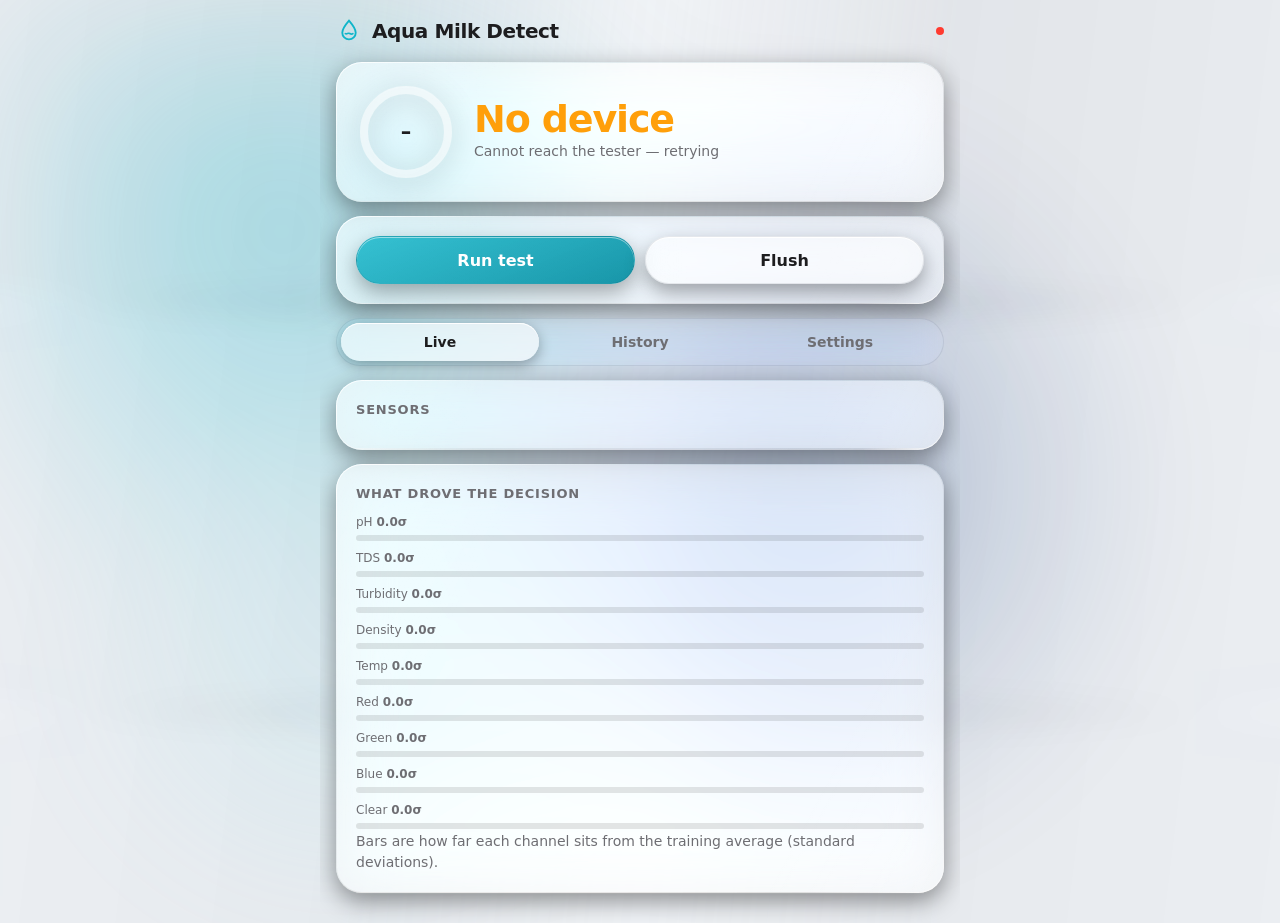
==== 03_deployment/dashboard.html @ afd7bc5f "Rebuild the material from the reference images Studied what is actually common to real liquid glass," ====
<!DOCTYPE html><html lang="en"><head>
<meta charset="utf-8"><meta name="viewport" content="width=device-width,initial-scale=1">
<title>Aqua Milk Detect</title>
<style>
/* Same design language as web/design/tokens.css — aqua-teal on liquid glass. Inlined
   because this page has to be one self-contained gzipped file in PROGMEM. Dark first:
   glass needs a dark, coloured backdrop to read as glass. */
:root{--accent:#0FB5C9;--accent-d:#0A8FA3;--green:#34C759;--red:#FF3B30;--amber:#FF9F0A;
--bg:#07090C;--text:#F5F5F7;--muted:#A1A1A6;--line:rgba(255,255,255,.1);--r:26px;
--glass:rgba(255,255,255,.045);--glass-s:rgba(255,255,255,.085);
--rim-hot:rgba(255,255,255,.92);--rim-warm:rgba(255,255,255,.34);
--rim-cool:rgba(255,255,255,.10);--rim-dim:rgba(255,255,255,.28);
--ribbon:rgba(255,255,255,.10);
--stroke:rgba(255,255,255,.14);--hi:rgba(255,255,255,.55);--sheen:rgba(255,255,255,.26);
--edge-t:rgba(255,255,255,.45);--edge-b:rgba(0,0,0,.35);--trough:rgba(255,255,255,.055);
--aop:.5;--ease:cubic-bezier(.4,0,.2,1)}
@media(prefers-color-scheme:light){:root{--bg:#EEF1F5;--text:#1D1D1F;--muted:#6E6E73;
--line:rgba(0,0,0,.1);--glass:rgba(255,255,255,.42);--glass-s:rgba(255,255,255,.62);
--rim-hot:rgba(255,255,255,.98);--rim-warm:rgba(255,255,255,.55);
--rim-cool:rgba(16,20,28,.06);--rim-dim:rgba(16,20,28,.10);--ribbon:rgba(16,20,28,.05);
--stroke:rgba(16,20,28,.08);--hi:rgba(255,255,255,.95);--sheen:rgba(255,255,255,.6);
--edge-t:rgba(255,255,255,.95);--edge-b:rgba(16,20,28,.07);--trough:rgba(255,255,255,.55);--aop:.3}}
*{box-sizing:border-box;-webkit-tap-highlight-color:transparent}
body{margin:0 auto;padding:16px;font:16px/1.5 -apple-system,BlinkMacSystemFont,"SF Pro Text",system-ui,sans-serif;
background:var(--bg);color:var(--text);max-width:640px;-webkit-font-smoothing:antialiased;overflow-x:hidden}
/* The backdrop the glass refracts. inset:0 + overflow:clip so a blurred blob can never
   push the page sideways. One colour family — brand teal, indigo shadow, pale cyan
   light — rather than a spread of unrelated hues. */
.aurora{position:fixed;inset:0;z-index:-2;pointer-events:none;overflow:clip;opacity:var(--aop);
filter:blur(72px) saturate(125%)}
.aurora i{position:absolute;width:64vmax;height:64vmax;border-radius:50%;mix-blend-mode:screen;
animation:drift 44s var(--ease) infinite alternate}
.aurora i:nth-child(1){background:radial-gradient(circle,#0FB5C9,transparent 66%);top:-20%;left:-10%}
.aurora i:nth-child(2){background:radial-gradient(circle,#143A7A,transparent 66%);top:8%;left:28%;animation-duration:53s;animation-delay:-11s}
.aurora i:nth-child(3){background:radial-gradient(circle,#8FE9F5,transparent 70%);top:38%;left:4%;width:46vmax;height:46vmax;opacity:.55;animation-duration:61s;animation-delay:-23s}
@keyframes drift{from{transform:translate3d(0,0,0) scale(1)}to{transform:translate3d(5%,-4%,0) scale(1.14)}}
@media(prefers-color-scheme:light){.aurora i{mix-blend-mode:normal}}
@media(prefers-reduced-motion:reduce){.aurora i{animation:none}}
/* Light ribbons: soft curved bands sweeping the dark ground, the way glass catches a
   studio light. This is the detail the blur needs — a smooth colour field blurs to
   itself and gives no glass cue at all. */
.mesh{position:fixed;inset:-10%;z-index:-1;pointer-events:none;overflow:clip;filter:blur(14px)}
.mesh b{position:absolute;display:block;left:-30%;width:160%;height:36vmax;border-radius:50%;
background:linear-gradient(97deg,transparent 8%,var(--ribbon) 38%,rgba(255,255,255,.16) 50%,var(--ribbon) 62%,transparent 92%);
animation:swim 48s var(--ease) infinite alternate}
.mesh b:nth-child(1){top:-4%}
.mesh b:nth-child(2){top:34%;opacity:.7;animation-duration:59s;animation-delay:-14s}
.mesh b:nth-child(3){top:72%;opacity:.6;animation-duration:67s;animation-delay:-28s}
@keyframes swim{from{transform:translate3d(-6%,0,0) rotate(-12deg) scaleY(1)}
to{transform:translate3d(6%,-4vh,0) rotate(-7deg) scaleY(1.3)}}
@media(prefers-reduced-motion:reduce){.mesh b{animation:none;transform:rotate(-10deg)}}
/* slim translucent scrollbar rather than the default slab */
html{scrollbar-width:thin;scrollbar-color:rgba(255,255,255,.18) transparent;overflow-x:clip}
@media(prefers-color-scheme:light){html{scrollbar-color:rgba(16,20,28,.22) transparent}}
h1{font-size:20px;letter-spacing:-.02em;margin:0}
h2{font-size:13px;text-transform:uppercase;letter-spacing:.06em;color:var(--muted);margin:0 0 10px}
header{display:flex;align-items:center;gap:10px;margin-bottom:16px}
.dot{width:8px;height:8px;border-radius:50%;background:var(--red);margin-left:auto;transition:background .3s}
.dot.on{background:var(--green)}
/* Glass has thickness: lit hairline on top, shaded one underneath, 0.5px so it stays
   crisp on a phone's 3x display instead of looking like a plastic 1px border. */
.card{position:relative;isolation:isolate;background:var(--glass);border:0;
border-radius:var(--r);padding:20px;margin-bottom:14px;
backdrop-filter:blur(26px) saturate(140%) brightness(1.08);
-webkit-backdrop-filter:blur(26px) saturate(140%) brightness(1.08);
box-shadow:0 8px 24px rgba(0,0,0,.42)}
/* specular sweep — the lit edge that separates glass from a tinted box */
.card::before{content:"";position:absolute;inset:0;border-radius:inherit;z-index:-1;pointer-events:none;
background:linear-gradient(118deg,var(--sheen) 0%,transparent 24%,transparent 76%,rgba(255,255,255,.08) 100%);
opacity:.5;
/* chromatic fringe: a lens splits light at its edge — cool above, warm below */
box-shadow:0 1px 0 -.5px rgba(120,220,255,.22) inset,0 -1px 0 -.5px rgba(255,170,120,.14) inset}
/* THE RIM — the whole illusion. A hairline that is near-white where light strikes the
   top-left, fades across the middle, and catches again on the far edge. A uniform 1px
   border cannot do this; it needs a gradient masked to the border box. */
.card::after{content:"";position:absolute;inset:0;border-radius:inherit;z-index:1;pointer-events:none;
padding:1.2px;
background:linear-gradient(142deg,var(--rim-hot) 0%,var(--rim-warm) 12%,var(--rim-cool) 34%,
var(--rim-cool) 62%,var(--rim-dim) 88%,var(--rim-hot) 100%);
-webkit-mask:linear-gradient(#000 0 0) content-box,linear-gradient(#000 0 0);
-webkit-mask-composite:xor;mask:linear-gradient(#000 0 0) content-box,linear-gradient(#000 0 0);
mask-composite:exclude}
.verdict{display:flex;align-items:center;gap:18px}
.vtext{flex:1;min-width:0}
.vword{font-size:clamp(28px,8vw,38px);font-weight:700;letter-spacing:-.03em;line-height:1.05;transition:color .25s}
.vsub{color:var(--muted);font-size:14px;margin-top:2px}
.reveal{animation:pop .32s cubic-bezier(.2,1.3,.4,1)}
@keyframes pop{from{transform:scale(.94);opacity:.4}to{transform:scale(1);opacity:1}}
.ring{width:100px;height:100px;flex:none;filter:drop-shadow(0 4px 14px rgba(0,0,0,.4))}
.ring circle{fill:none;stroke-width:8;stroke-linecap:round}
.ring .bg{stroke:var(--trough)}
.ring .fg{transition:stroke-dashoffset .6s var(--ease),stroke .25s}
.ring text{font:600 21px -apple-system,system-ui;font-variant-numeric:tabular-nums;
fill:var(--text);text-anchor:middle}
.row{display:flex;gap:10px;flex-wrap:wrap}
button{flex:1;min-width:130px;min-height:48px;border:1px solid var(--stroke);border-radius:980px;color:#fff;
background:linear-gradient(158deg,rgba(255,255,255,.16),rgba(255,255,255,.06)),linear-gradient(158deg,var(--accent),var(--accent-d));
font:600 16px -apple-system,system-ui;cursor:pointer;
box-shadow:0 1px 0 rgba(255,255,255,.5) inset,0 8px 22px rgba(0,0,0,.35);
transition:transform .15s var(--ease),box-shadow .3s var(--ease),filter .3s var(--ease),opacity .2s}
button.sec{background:var(--glass);color:var(--text);
backdrop-filter:blur(18px) saturate(170%);-webkit-backdrop-filter:blur(18px) saturate(170%);
box-shadow:0 1px 0 var(--hi) inset,0 8px 20px rgba(0,0,0,.35)}
button:hover{transform:translateY(-2px);filter:saturate(115%) brightness(1.04);
box-shadow:0 1px 0 rgba(255,255,255,.55) inset,0 12px 28px rgba(15,181,201,.38)}
button:active{transform:translateY(0) scale(.97)}
button:disabled{opacity:.38;cursor:default;transform:none;box-shadow:none;filter:grayscale(.4)}
button:focus-visible{outline:2px solid var(--accent);outline-offset:3px}
.grid{display:grid;grid-template-columns:repeat(auto-fit,minmax(110px,1fr));gap:12px}
.k{color:var(--muted);font-size:12px}.v{font-size:17px;font-variant-numeric:tabular-nums}
.bar{height:6px;background:var(--line);border-radius:3px;overflow:hidden;margin-top:4px}
.bar i{display:block;height:100%;background:var(--accent);border-radius:3px}
table{width:100%;border-collapse:collapse;font-size:14px}
td,th{text-align:left;padding:7px 4px;border-bottom:1px solid var(--line);font-variant-numeric:tabular-nums}
th{color:var(--muted);font-weight:500;font-size:12px}
label{display:block;font-size:14px;margin:14px 0 4px}
input[type=range]{width:100%;accent-color:var(--accent)}
input[type=text],input[type=password],input[type=number],select{width:100%;padding:11px;border-radius:12px;
border:1px solid var(--line);background:var(--bg);color:var(--text);font:15px -apple-system,system-ui}
details summary{cursor:pointer;color:var(--accent);font-weight:600;font-size:14px;list-style:none}
details summary::-webkit-details-marker{display:none}
.warn{background:rgba(255,159,10,.14);border:1px solid var(--amber);
border-radius:12px;padding:10px 12px;font-size:14px;margin-bottom:14px}
.tabs{display:flex;gap:2px;background:rgba(255,255,255,.06);padding:4px;border-radius:980px;margin-bottom:14px;
border:1px solid var(--stroke);backdrop-filter:blur(14px) saturate(160%);-webkit-backdrop-filter:blur(14px) saturate(160%)}
.tabs button{background:none;color:var(--muted);min-height:38px;min-width:0;font-size:14px;
border:0;border-radius:980px;box-shadow:none}
.tabs button:hover{color:var(--text);background:rgba(255,255,255,.08);transform:none;filter:none;box-shadow:none}
.tabs button[aria-selected=true]{color:var(--text);background:var(--glass-s);
box-shadow:0 1px 0 var(--hi) inset,0 4px 14px rgba(0,0,0,.32)}
@media(prefers-reduced-motion:reduce){*{animation:none!important;transition:none!important}}
</style></head><body>

<div class="aurora" aria-hidden="true"><i></i><i></i><i></i></div>
<div class="mesh" aria-hidden="true"><b></b><b></b><b></b></div>

<header>
<svg width="26" height="26" viewBox="0 0 24 24" aria-hidden="true"><path d="M12 2.5c3.6 4.2 6.2 7.6 6.2 11a6.2 6.2 0 1 1-12.4 0c0-3.4 2.6-6.8 6.2-11z" fill="none" stroke="#0FB5C9" stroke-width="1.7"/><path d="M8.6 14.4c1.4.9 2.6-.9 4-.1s2.3.7 3 .1" fill="none" stroke="#0FB5C9" stroke-width="1.5" stroke-linecap="round"/></svg>
<h1>Aqua Milk Detect</h1><span class="dot" id="dot" title="link"></span>
</header>

<div id="stub" class="warn" hidden>No trained model on this device — every test reports Uncertain. Train in <code>training/</code>, drop <code>model.h</code> + <code>scaler.h</code> into <code>03_deployment/</code>, reflash.</div>

<div class="card verdict">
  <svg class="ring" viewBox="0 0 100 100"><circle class="bg" cx="50" cy="50" r="42"/>
  <circle class="fg" id="ring" cx="50" cy="50" r="42" stroke="var(--accent)" stroke-dasharray="264" stroke-dashoffset="264" transform="rotate(-90 50 50)"/>
  <text id="ringt" x="50" y="57">–</text></svg>
  <div class="vtext"><div class="vword" id="word">Ready</div>
  <div class="vsub" id="sub">Tap the pad, or run a test below</div>
  <div class="vsub" id="why"></div></div>
</div>

<div class="card"><div class="row">
<button id="run">Run test</button><button id="flush" class="sec">Flush</button>
</div></div>

<div class="tabs" role="tablist">
<button role="tab" aria-selected="true" data-t="live">Live</button>
<button role="tab" aria-selected="false" data-t="hist">History</button>
<button role="tab" aria-selected="false" data-t="set">Settings</button>
</div>

<section id="live">
<div class="card"><h2>Sensors</h2><div class="grid" id="sens"></div></div>
<div class="card"><h2>What drove the decision</h2><div id="zs"></div>
<div class="vsub">Bars are how far each channel sits from the training average (standard deviations).</div></div>
</section>

<section id="hist" hidden>
<div class="card"><h2>This session</h2><table><thead><tr><th>Ago</th><th>Verdict</th><th>Conf</th></tr></thead><tbody id="sess"></tbody></table></div>
<div class="card"><h2>Device log (last 200)</h2><table><thead><tr><th>Uptime</th><th>Verdict</th><th>Conf</th><th>SG</th></tr></thead><tbody id="log"></tbody></table>
<div class="row" style="margin-top:12px"><button class="sec" id="csv">Export CSV</button><button class="sec" id="reload">Reload log</button></div></div>
</section>

<section id="set" hidden>
<div class="card"><h2>Test</h2>
<label>Confidence threshold — <b id="thrv">0.60</b></label>
<input type="range" id="thr" min="0.3" max="0.95" step="0.01">
<label>Flush duration (ms)</label><input type="number" id="fms" min="0" max="60000" step="500">
<label>Averaging window (ms)</label><input type="number" id="ams" min="200" max="20000" step="100">
<div class="row" style="margin-top:14px"><button id="save">Save</button></div></div>

<div class="card"><h2>Wi-Fi</h2><div class="vsub" id="wifi"></div>
<label>Mode</label><select id="wmode"><option value="ap">SoftAP (own network)</option><option value="sta">Join a network</option></select>
<label>SSID</label><input type="text" id="wssid" autocomplete="off">
<label>Password</label><input type="password" id="wpass" autocomplete="off">
<div class="row" style="margin-top:14px"><button id="wsave">Save &amp; reboot</button></div></div>

<div class="card"><h2>Maintenance</h2><div class="row">
<button class="sec" id="tare">Tare</button><button class="sec" id="stest">Re-check calibration</button></div>
<details style="margin-top:14px"><summary>Factory reset</summary>
<div class="vsub" style="margin:8px 0">Clears calibration, settings and Wi-Fi. The trained model stays (it is compiled in).</div>
<button class="sec" id="fr" style="color:var(--red);border-color:var(--red)">Erase settings</button></details></div>

<div class="card"><h2>Touch gestures</h2><table><tbody>
<tr><td>Single tap</td><td>Run a test</td></tr><tr><td>Double tap</td><td>Flush now</td></tr>
<tr><td>Long press 1.5 s</td><td>On-screen menu (tap = next, double tap = select)</td></tr>
<tr><td>Tap, tap, hold</td><td>Sleep — a touch wakes it</td></tr></tbody></table></div>
</section>

<script>
const $=i=>document.getElementById(i),F=["pH","TDS","Turbidity","Density","Temp","Red","Green","Blue","Clear"];
let sess=[],last=null,ws,logRows=[];
const col=v=>v.uncertain?"var(--amber)":(v.adulterated?"var(--red)":"var(--green)");
const ago=ms=>{const s=Math.round(ms/1000);return s<60?s+"s":s<3600?Math.round(s/60)+"m":Math.round(s/3600)+"h"};
const up=ms=>{const s=Math.round(ms/1000);return s<3600?Math.floor(s/60)+"m"+(s%60)+"s":Math.floor(s/3600)+"h"+Math.floor(s%3600/60)+"m"};

document.querySelectorAll(".tabs button").forEach(b=>b.onclick=()=>{
  document.querySelectorAll(".tabs button").forEach(x=>x.setAttribute("aria-selected",x===b));
  ["live","hist","set"].forEach(s=>$(s).hidden=s!==b.dataset.t);
  if(b.dataset.t==="hist")loadLog();});

function ring(p,c){$("ring").style.strokeDashoffset=264*(1-p);$("ring").style.stroke=c;
  $("ringt").textContent=Math.round(p*100)+"%";}

function showVerdict(v){last=v;
  const w=$("word");w.textContent=v.uncertain?"Uncertain":v.cls[0].toUpperCase()+v.cls.slice(1);
  w.style.color=col(v);w.classList.remove("reveal");void w.offsetWidth;w.classList.add("reveal");
  $("sub").textContent=(v.uncertain?"Retest — confidence below threshold":
    (v.adulterated?"Adulterated":"Pure"))+" · "+Math.round(v.p_adult*100)+"% adulterated";
  $("why").textContent=v.reason||"";
  ring(v.conf,col(v));
  sess.unshift({t:Date.now(),v});renderSess();renderZ(v.z);}

function renderSess(){$("sess").innerHTML=sess.slice(0,20).map(r=>
  `<tr><td>${ago(Date.now()-r.t)}</td><td style="color:${col(r.v)}">${r.v.uncertain?"Uncertain":r.v.cls}</td>
   <td>${Math.round(r.v.conf*100)}%</td></tr>`).join("")||`<tr><td colspan="3" class="k">No tests yet</td></tr>`;}

function renderZ(z){if(!z)return;const m=Math.max(3,...z.map(Math.abs));
  $("zs").innerHTML=z.map((x,i)=>`<div class="k" style="margin-top:8px">${F[i]} <b>${x.toFixed(1)}σ</b>
  <div class="bar"><i style="width:${Math.min(100,Math.abs(x)/m*100)}%"></i></div></div>`).join("");}

function renderSens(r){const c=r.calc||{};
  const cells=[["pH",c.ph==null?(r.ph||0).toFixed(0)+" mV":c.ph.toFixed(2)],["TDS",(c.ppm||0).toFixed(0)+" ppm"],
  ["Turbidity",(c.ntu||0).toFixed(0)+" NTU"],["Specific gravity",(c.sg||0).toFixed(3)],
  ["Temperature",(r.temp||0).toFixed(1)+" °C"],["Weight",(r.dens||0).toFixed(1)+" g"],
  ["Colour",`${r.r}/${r.g}/${r.b}`],["Clear",r.c]];
  $("sens").innerHTML=cells.map(([k,v])=>`<div><div class="k">${k}</div><div class="v">${v}</div></div>`).join("");}

function status(s){if(s==="testing"){$("word").textContent="Reading…";$("word").style.color="var(--accent)";
  $("sub").textContent="Averaging the sample";$("why").textContent="";}
  else if(s==="flushing"){$("sub").textContent="Flushing the chamber";}
  $("run").disabled=$("flush").disabled=(s!=="idle");}

function connect(){ws=new WebSocket(`ws://${location.host}/ws`);
  ws.onopen=()=>$("dot").classList.add("on");
  ws.onclose=()=>{$("dot").classList.remove("on");setTimeout(connect,2000);};
  ws.onmessage=e=>{const m=JSON.parse(e.data);
    if(m.t==="reading")renderSens(m);else if(m.t==="result")showVerdict(m);
    else if(m.t==="status")status(m.state);};}

const post=(p,q="")=>fetch(p+(q?"?"+q:""),{method:"POST"});
$("run").onclick=()=>post("/api/test");
$("flush").onclick=()=>post("/api/flush");
$("tare").onclick=()=>post("/api/tare").then(()=>alert("Chamber zeroed"));
$("stest").onclick=()=>fetch("/api/selftest",{method:"POST"}).then(r=>r.json())
  .then(j=>alert(j.ok?"All sensors responding":"Check wiring: "+j.why));
$("fr").onclick=()=>confirm("Erase calibration, settings and Wi-Fi?")&&post("/api/factory_reset");
$("save").onclick=()=>post("/api/settings",`thr=${$("thr").value}&flush_ms=${$("fms").value}&avg_ms=${$("ams").value}`)
  .then(()=>alert("Saved"));
$("wsave").onclick=()=>confirm("Save Wi-Fi and reboot the device?")&&
  post("/api/wifi",`mode=${$("wmode").value}&ssid=${encodeURIComponent($("wssid").value)}&pass=${encodeURIComponent($("wpass").value)}`);
$("thr").oninput=()=>$("thrv").textContent=(+$("thr").value).toFixed(2);
$("reload").onclick=loadLog;
$("csv").onclick=()=>{const rows=[["uptime_ms","verdict","confidence","ph_mv","tds_mv","turbidity_mv","sg","temp_c"]]
  .concat(logRows.map(r=>[r.ms,r.cls,r.conf,r.ph,r.tds,r.turb,r.sg,r.temp]));
  const b=new Blob([rows.map(r=>r.join(",")).join("\n")],{type:"text/csv"});
  const a=document.createElement("a");a.href=URL.createObjectURL(b);a.download="aquamilk-log.csv";a.click();};

// /api/log is the raw log file: ms,class,conf,ph,tds,turb,sg,temp per line.
function loadLog(){fetch("/api/log").then(r=>r.text()).then(t=>{
  logRows=t.trim().split("\n").filter(Boolean).map(l=>{const c=l.split(",");
    return {ms:+c[0],cls:c[1],conf:+c[2],ph:c[3],tds:c[4],turb:c[5],sg:c[6],temp:c[7]};});
  $("log").innerHTML=logRows.slice().reverse().slice(0,200).map(r=>
   `<tr><td>${up(r.ms)}</td><td>${r.cls}</td><td>${Math.round(r.conf*100)}%</td><td>${(+r.sg).toFixed(3)}</td></tr>`)
   .join("")||`<tr><td colspan="4" class="k">Empty</td></tr>`;})
  .catch(()=>{$("log").innerHTML=`<tr><td colspan="4" class="k">Could not read the log</td></tr>`;});}

// Boot state. The .catch matters: without it one failed request (device rebooting,
// Wi-Fi dropped mid-load) throws and NOTHING below it ever runs — no settings values,
// no placeholder banner, no tables — leaving a page that looks broken with no reason.
fetch("/api/state").then(r=>r.json()).then(s=>{
  $("stub").hidden=!s.placeholder;
  $("thr").value=s.thr;$("thrv").textContent=(+s.thr).toFixed(2);
  $("fms").value=s.flush_ms;$("ams").value=s.avg_ms;
  $("wmode").value=s.wifi.mode;$("wssid").value=s.wifi.mode==="sta"?s.wifi.ssid:"";
  $("wifi").textContent=s.wifi.mode==="ap"?`SoftAP ${s.wifi.ssid} · ${s.wifi.ip}`
    :`Joined ${s.wifi.ssid} · ${s.wifi.ip} · aquamilk.local`;
  if(s.last)showVerdict(s.last);else renderZ(new Array(9).fill(0));
  status(s.state);renderSess();})
 .catch(()=>{$("word").textContent="No device";$("word").style.color="var(--amber)";
  $("sub").textContent="Cannot reach the tester — retrying";
  $("wifi").textContent="unknown";renderZ(new Array(9).fill(0));renderSess();});
connect();
</script></body></html>
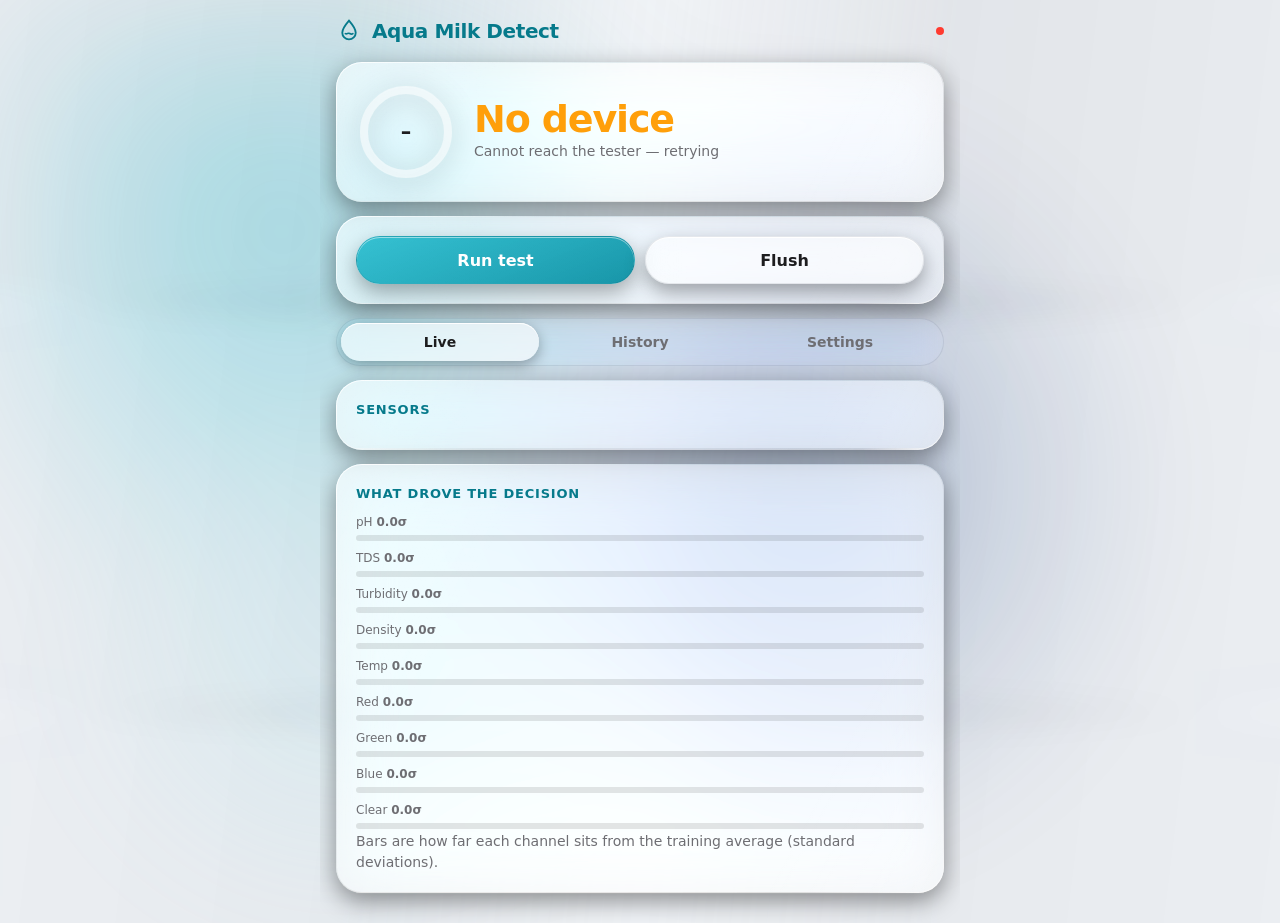
==== commit 99b52014: "Bigger tile titles beside the icon, a theme toggle, and a legible accent - Tile heading moves onto o" ====
--- a/03_deployment/dashboard.html
+++ b/03_deployment/dashboard.html
@@ -5,7 +5,7 @@
 /* Same design language as web/design/tokens.css — aqua-teal on liquid glass. Inlined
    because this page has to be one self-contained gzipped file in PROGMEM. Dark first:
    glass needs a dark, coloured backdrop to read as glass. */
-:root{--accent:#0FB5C9;--accent-d:#0A8FA3;--green:#34C759;--red:#FF3B30;--amber:#FF9F0A;
+:root{--accent:#0FB5C9;--accent-d:#0A8FA3;--accent-ink:#7FF3FF;--green:#34C759;--red:#FF3B30;--amber:#FF9F0A;
 --bg:#07090C;--text:#F5F5F7;--muted:#A1A1A6;--line:rgba(255,255,255,.1);--r:26px;
 --glass:rgba(255,255,255,.045);--glass-s:rgba(255,255,255,.085);
 --rim-hot:rgba(255,255,255,.92);--rim-warm:rgba(255,255,255,.34);
@@ -15,7 +15,7 @@
 --edge-t:rgba(255,255,255,.45);--edge-b:rgba(0,0,0,.35);--trough:rgba(255,255,255,.055);
 --aop:.5;--ease:cubic-bezier(.4,0,.2,1)}
 @media(prefers-color-scheme:light){:root{--bg:#EEF1F5;--text:#1D1D1F;--muted:#6E6E73;
---line:rgba(0,0,0,.1);--glass:rgba(255,255,255,.42);--glass-s:rgba(255,255,255,.62);
+--accent-ink:#067A8B;--line:rgba(0,0,0,.1);--glass:rgba(255,255,255,.42);--glass-s:rgba(255,255,255,.62);
 --rim-hot:rgba(255,255,255,.98);--rim-warm:rgba(255,255,255,.55);
 --rim-cool:rgba(16,20,28,.06);--rim-dim:rgba(16,20,28,.10);--ribbon:rgba(16,20,28,.05);
 --stroke:rgba(16,20,28,.08);--hi:rgba(255,255,255,.95);--sheen:rgba(255,255,255,.6);
@@ -53,7 +53,7 @@
 html{scrollbar-width:thin;scrollbar-color:rgba(255,255,255,.18) transparent;overflow-x:clip}
 @media(prefers-color-scheme:light){html{scrollbar-color:rgba(16,20,28,.22) transparent}}
 h1{font-size:20px;letter-spacing:-.02em;margin:0}
-h2{font-size:13px;text-transform:uppercase;letter-spacing:.06em;color:var(--muted);margin:0 0 10px}
+h2{font-size:13px;text-transform:uppercase;letter-spacing:.06em;color:var(--accent-ink);margin:0 0 10px}
 header{display:flex;align-items:center;gap:10px;margin-bottom:16px}
 .dot{width:8px;height:8px;border-radius:50%;background:var(--red);margin-left:auto;transition:background .3s}
 .dot.on{background:var(--green)}
@@ -109,7 +109,7 @@
 .grid{display:grid;grid-template-columns:repeat(auto-fit,minmax(110px,1fr));gap:12px}
 .k{color:var(--muted);font-size:12px}.v{font-size:17px;font-variant-numeric:tabular-nums}
 .bar{height:6px;background:var(--line);border-radius:3px;overflow:hidden;margin-top:4px}
-.bar i{display:block;height:100%;background:var(--accent);border-radius:3px}
+.bar i{display:block;height:100%;background:var(--accent-ink);border-radius:3px}
 table{width:100%;border-collapse:collapse;font-size:14px}
 td,th{text-align:left;padding:7px 4px;border-bottom:1px solid var(--line);font-variant-numeric:tabular-nums}
 th{color:var(--muted);font-weight:500;font-size:12px}
@@ -134,8 +134,8 @@
 <div class="aurora" aria-hidden="true"><i></i><i></i><i></i></div>
 <div class="mesh" aria-hidden="true"><b></b><b></b><b></b></div>
 
-<header>
-<svg width="26" height="26" viewBox="0 0 24 24" aria-hidden="true"><path d="M12 2.5c3.6 4.2 6.2 7.6 6.2 11a6.2 6.2 0 1 1-12.4 0c0-3.4 2.6-6.8 6.2-11z" fill="none" stroke="#0FB5C9" stroke-width="1.7"/><path d="M8.6 14.4c1.4.9 2.6-.9 4-.1s2.3.7 3 .1" fill="none" stroke="#0FB5C9" stroke-width="1.5" stroke-linecap="round"/></svg>
+<header style="color:var(--accent-ink)">
+<svg width="26" height="26" viewBox="0 0 24 24" aria-hidden="true"><path d="M12 2.5c3.6 4.2 6.2 7.6 6.2 11a6.2 6.2 0 1 1-12.4 0c0-3.4 2.6-6.8 6.2-11z" fill="none" stroke="currentColor" stroke-width="1.7"/><path d="M8.6 14.4c1.4.9 2.6-.9 4-.1s2.3.7 3 .1" fill="none" stroke="currentColor" stroke-width="1.5" stroke-linecap="round"/></svg>
 <h1>Aqua Milk Detect</h1><span class="dot" id="dot" title="link"></span>
 </header>
 
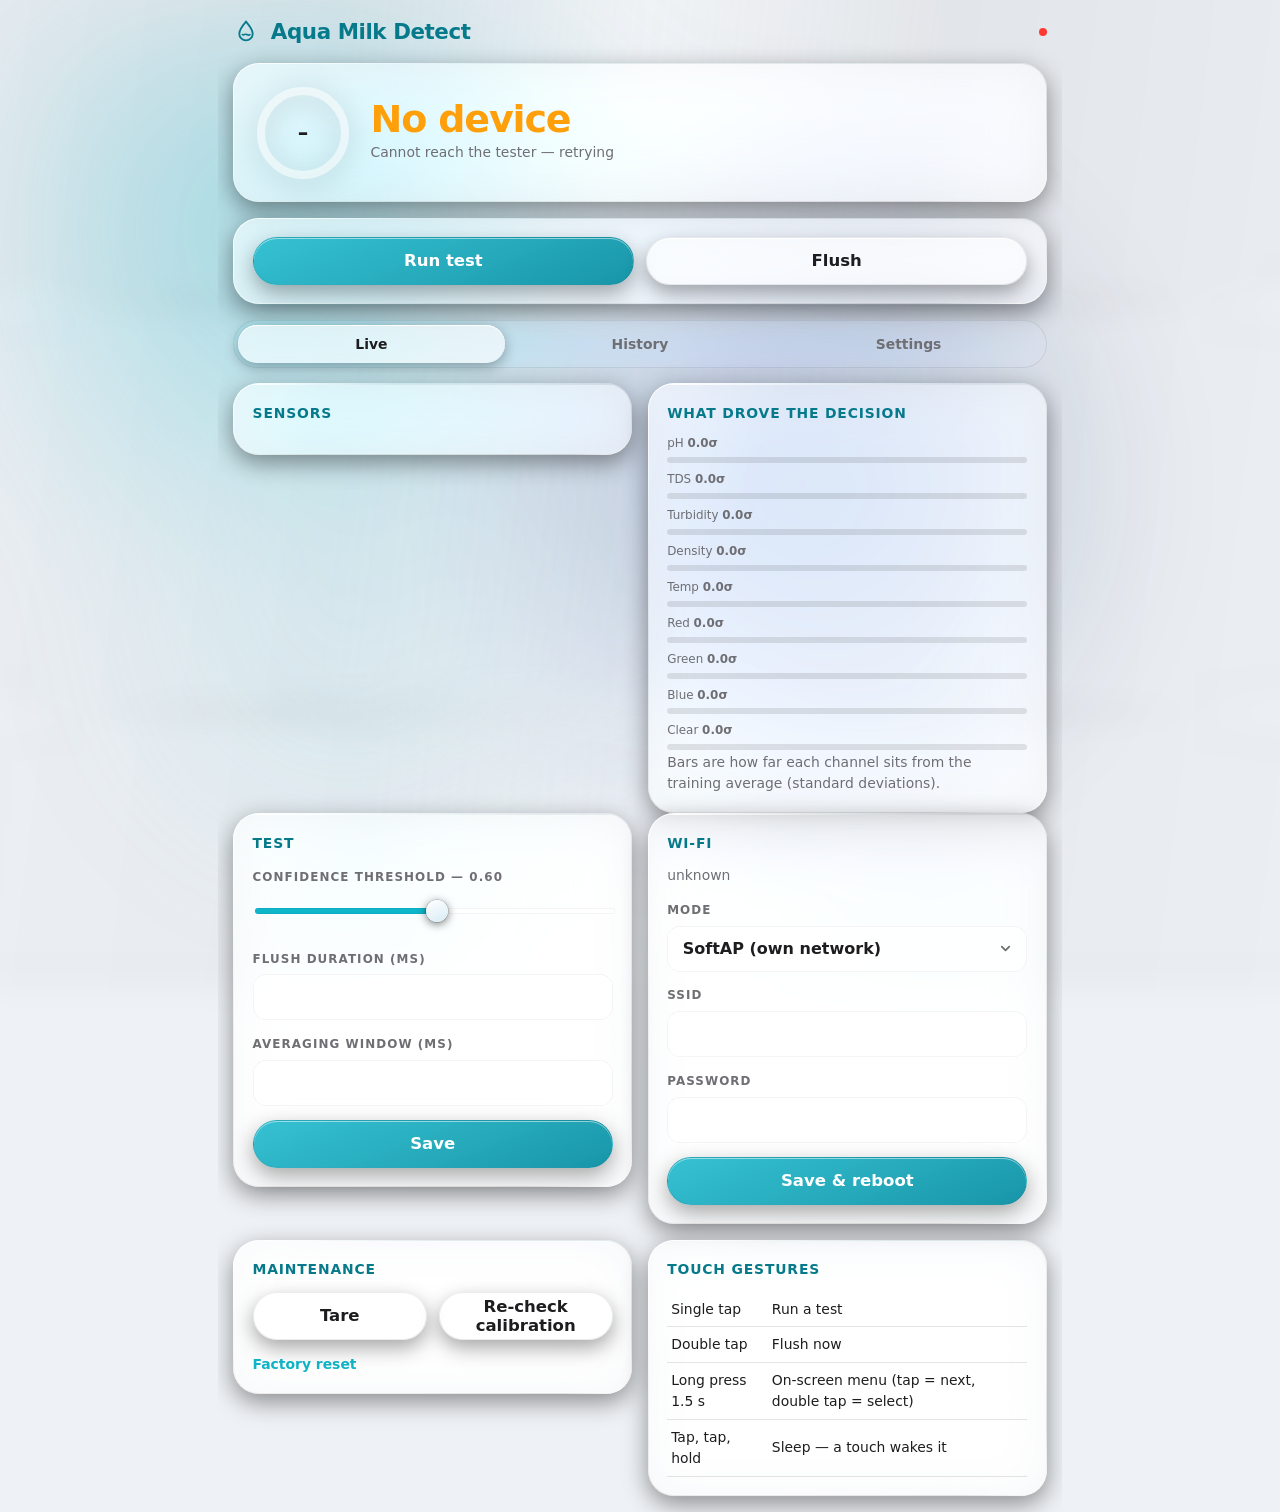
==== commit 6ecce37c: "Switch pump to 3.3 V relay; add TFT rotation, captive portal, web controls Firmware / shared lib: - " ====
--- a/03_deployment/dashboard.html
+++ b/03_deployment/dashboard.html
@@ -6,23 +6,42 @@
    because this page has to be one self-contained gzipped file in PROGMEM. Dark first:
    glass needs a dark, coloured backdrop to read as glass. */
 :root{--accent:#0FB5C9;--accent-d:#0A8FA3;--accent-ink:#7FF3FF;--green:#34C759;--red:#FF3B30;--amber:#FF9F0A;
---bg:#07090C;--text:#F5F5F7;--muted:#A1A1A6;--line:rgba(255,255,255,.1);--r:26px;
+--bg:#030406;--text:#F5F5F7;--muted:#A1A1A6;--line:rgba(255,255,255,.1);
+/* Fluid scale, same idea as web/design/tokens.css: clamp(min, base + slope, max)
+   interpolating between a 360px phone and a 1440px desktop, so nothing steps at a
+   breakpoint. Space and radius shrink on a small screen; type does not shrink below
+   what is readable on a phone. Both ends are rem so browser font settings still win. */
+--r:clamp(1.25rem,1.083rem + .741vw,1.625rem);      /* 20 → 26 card corner */
+--r2:clamp(.75rem,.708rem + .185vw,.875rem);        /* 12 → 14 field corner */
+--s3:clamp(.625rem,.583rem + .185vw,.75rem);        /* 10 → 12 */
+--s4:clamp(.812rem,.75rem + .278vw,1rem);           /* 13 → 16 */
+--s5:clamp(1rem,.917rem + .37vw,1.25rem);           /* 16 → 20 card padding */
+--fs-xs:clamp(.719rem,.708rem + .046vw,.75rem);     /* 11.5 → 12 */
+--fs-sm:clamp(.844rem,.833rem + .046vw,.875rem);    /* 13.5 → 14 */
+--fs-md:clamp(.906rem,.885rem + .093vw,.969rem);    /* 14.5 → 15.5 */
+--fs-base:clamp(1rem,.988rem + .056vw,1.037rem);    /* 16 → 16.6 — a phone is this
+   page's primary client, so the floor is the size body copy needs there, not smaller */
+--fs-lg:clamp(1.125rem,1.042rem + .37vw,1.375rem);  /* 18 → 22 */
 --glass:rgba(255,255,255,.045);--glass-s:rgba(255,255,255,.085);
 --rim-hot:rgba(255,255,255,.92);--rim-warm:rgba(255,255,255,.34);
 --rim-cool:rgba(255,255,255,.10);--rim-dim:rgba(255,255,255,.28);
---ribbon:rgba(255,255,255,.10);
+--ribbon:rgba(255,255,255,.085);
 --stroke:rgba(255,255,255,.14);--hi:rgba(255,255,255,.55);--sheen:rgba(255,255,255,.26);
---edge-t:rgba(255,255,255,.45);--edge-b:rgba(0,0,0,.35);--trough:rgba(255,255,255,.055);
---aop:.5;--ease:cubic-bezier(.4,0,.2,1)}
+--edge-t:rgba(255,255,255,.45);--edge-b:rgba(0,0,0,.35);--trough:rgba(255,255,255,.055);--hover:rgba(255,255,255,.09);--accent-soft:rgba(127,243,255,.16);--menu:rgba(22,26,32,.9);--menu-line:rgba(255,255,255,.07);
+--aop:.28;--ease:cubic-bezier(.4,0,.2,1);color-scheme:dark}
 @media(prefers-color-scheme:light){:root{--bg:#EEF1F5;--text:#1D1D1F;--muted:#6E6E73;
 --accent-ink:#067A8B;--line:rgba(0,0,0,.1);--glass:rgba(255,255,255,.42);--glass-s:rgba(255,255,255,.62);
 --rim-hot:rgba(255,255,255,.98);--rim-warm:rgba(255,255,255,.55);
 --rim-cool:rgba(16,20,28,.06);--rim-dim:rgba(16,20,28,.10);--ribbon:rgba(16,20,28,.05);
 --stroke:rgba(16,20,28,.08);--hi:rgba(255,255,255,.95);--sheen:rgba(255,255,255,.6);
---edge-t:rgba(255,255,255,.95);--edge-b:rgba(16,20,28,.07);--trough:rgba(255,255,255,.55);--aop:.3}}
+--edge-t:rgba(255,255,255,.95);--edge-b:rgba(16,20,28,.07);--trough:rgba(255,255,255,.55);--hover:rgba(16,20,28,.05);--accent-soft:rgba(15,181,201,.14);--menu:rgba(250,251,253,.94);--menu-line:rgba(16,20,28,.07);--aop:.3;color-scheme:light}}
 *{box-sizing:border-box;-webkit-tap-highlight-color:transparent}
-body{margin:0 auto;padding:16px;font:16px/1.5 -apple-system,BlinkMacSystemFont,"SF Pro Text",system-ui,sans-serif;
-background:var(--bg);color:var(--text);max-width:640px;-webkit-font-smoothing:antialiased;overflow-x:hidden}
+body{margin:0 auto;padding:var(--s4);
+font-family:-apple-system,BlinkMacSystemFont,"SF Pro Text",system-ui,sans-serif;
+font-size:var(--fs-base);line-height:1.5;
+background:var(--bg);color:var(--text);-webkit-font-smoothing:antialiased;overflow-x:hidden;
+/* widens smoothly once the viewport passes ~970px rather than stepping at a breakpoint */
+max-width:min(940px,max(640px,66vw))}
 /* The backdrop the glass refracts. inset:0 + overflow:clip so a blurred blob can never
    push the page sideways. One colour family — brand teal, indigo shadow, pale cyan
    light — rather than a spread of unrelated hues. */
@@ -52,15 +71,15 @@
 /* slim translucent scrollbar rather than the default slab */
 html{scrollbar-width:thin;scrollbar-color:rgba(255,255,255,.18) transparent;overflow-x:clip}
 @media(prefers-color-scheme:light){html{scrollbar-color:rgba(16,20,28,.22) transparent}}
-h1{font-size:20px;letter-spacing:-.02em;margin:0}
-h2{font-size:13px;text-transform:uppercase;letter-spacing:.06em;color:var(--accent-ink);margin:0 0 10px}
-header{display:flex;align-items:center;gap:10px;margin-bottom:16px}
+h1{font-size:var(--fs-lg);letter-spacing:-.02em;margin:0}
+h2{font-size:var(--fs-sm);text-transform:uppercase;letter-spacing:.06em;color:var(--accent-ink);margin:0 0 var(--s3)}
+header{display:flex;align-items:center;gap:var(--s3);margin-bottom:var(--s4)}
 .dot{width:8px;height:8px;border-radius:50%;background:var(--red);margin-left:auto;transition:background .3s}
 .dot.on{background:var(--green)}
 /* Glass has thickness: lit hairline on top, shaded one underneath, 0.5px so it stays
    crisp on a phone's 3x display instead of looking like a plastic 1px border. */
 .card{position:relative;isolation:isolate;background:var(--glass);border:0;
-border-radius:var(--r);padding:20px;margin-bottom:14px;
+border-radius:var(--r);padding:var(--s5);margin-bottom:var(--s4);
 backdrop-filter:blur(26px) saturate(140%) brightness(1.08);
 -webkit-backdrop-filter:blur(26px) saturate(140%) brightness(1.08);
 box-shadow:0 8px 24px rgba(0,0,0,.42)}
@@ -80,22 +99,30 @@
 -webkit-mask:linear-gradient(#000 0 0) content-box,linear-gradient(#000 0 0);
 -webkit-mask-composite:xor;mask:linear-gradient(#000 0 0) content-box,linear-gradient(#000 0 0);
 mask-composite:exclude}
-.verdict{display:flex;align-items:center;gap:18px}
+.verdict{display:flex;align-items:center;gap:clamp(12px,4vw,18px)}
 .vtext{flex:1;min-width:0}
-.vword{font-size:clamp(28px,8vw,38px);font-weight:700;letter-spacing:-.03em;line-height:1.05;transition:color .25s}
-.vsub{color:var(--muted);font-size:14px;margin-top:2px}
+/* overflow-wrap: the longest verdict, "Detergent", measured 130px against a 130px
+   box on a 320px phone — a single font substitution away from spilling out. */
+.vword{font-size:clamp(26px,8vw,38px);font-weight:700;letter-spacing:-.03em;line-height:1.05;
+overflow-wrap:anywhere;transition:color .25s}
+.vsub{color:var(--muted);font-size:var(--fs-sm);margin-top:2px}
 .reveal{animation:pop .32s cubic-bezier(.2,1.3,.4,1)}
 @keyframes pop{from{transform:scale(.94);opacity:.4}to{transform:scale(1);opacity:1}}
-.ring{width:100px;height:100px;flex:none;filter:drop-shadow(0 4px 14px rgba(0,0,0,.4))}
+/* The ring gives up width first: on a narrow phone the verdict word is the thing that
+   has to stay readable, and a 100px dial left it 130px to live in. */
+.ring{width:clamp(74px,24vw,100px);height:clamp(74px,24vw,100px);flex:none;
+filter:drop-shadow(0 4px 14px rgba(0,0,0,.4))}
 .ring circle{fill:none;stroke-width:8;stroke-linecap:round}
 .ring .bg{stroke:var(--trough)}
 .ring .fg{transition:stroke-dashoffset .6s var(--ease),stroke .25s}
 .ring text{font:600 21px -apple-system,system-ui;font-variant-numeric:tabular-nums;
 fill:var(--text);text-anchor:middle}
-.row{display:flex;gap:10px;flex-wrap:wrap}
-button{flex:1;min-width:130px;min-height:48px;border:1px solid var(--stroke);border-radius:980px;color:#fff;
+.row{display:flex;gap:var(--s3);flex-wrap:wrap}
+/* 112px, not 130px: two buttons plus their gap have 248px inside a card on a 320px
+   screen, and at 130px they wrapped onto separate rows for the sake of 8px. */
+button{flex:1;min-width:112px;min-height:48px;border:1px solid var(--stroke);border-radius:980px;color:#fff;
 background:linear-gradient(158deg,rgba(255,255,255,.16),rgba(255,255,255,.06)),linear-gradient(158deg,var(--accent),var(--accent-d));
-font:600 16px -apple-system,system-ui;cursor:pointer;
+font-family:-apple-system,system-ui;font-weight:600;font-size:var(--fs-base);cursor:pointer;
 box-shadow:0 1px 0 rgba(255,255,255,.5) inset,0 8px 22px rgba(0,0,0,.35);
 transition:transform .15s var(--ease),box-shadow .3s var(--ease),filter .3s var(--ease),opacity .2s}
 button.sec{background:var(--glass);color:var(--text);
@@ -106,28 +133,121 @@
 button:active{transform:translateY(0) scale(.97)}
 button:disabled{opacity:.38;cursor:default;transform:none;box-shadow:none;filter:grayscale(.4)}
 button:focus-visible{outline:2px solid var(--accent);outline-offset:3px}
-.grid{display:grid;grid-template-columns:repeat(auto-fit,minmax(110px,1fr));gap:12px}
-.k{color:var(--muted);font-size:12px}.v{font-size:17px;font-variant-numeric:tabular-nums}
+/* min(100%, …) so a track's floor can never exceed the card it sits in */
+.grid{display:grid;grid-template-columns:repeat(auto-fit,minmax(min(100%,110px),1fr));gap:var(--s3)}
+.k{color:var(--muted);font-size:var(--fs-xs)}
+.v{font-size:clamp(1.031rem,1.01rem + .093vw,1.094rem);font-variant-numeric:tabular-nums}
 .bar{height:6px;background:var(--line);border-radius:3px;overflow:hidden;margin-top:4px}
 .bar i{display:block;height:100%;background:var(--accent-ink);border-radius:3px}
-table{width:100%;border-collapse:collapse;font-size:14px}
+table{width:100%;border-collapse:collapse;font-size:var(--fs-sm)}
 td,th{text-align:left;padding:7px 4px;border-bottom:1px solid var(--line);font-variant-numeric:tabular-nums}
-th{color:var(--muted);font-weight:500;font-size:12px}
-label{display:block;font-size:14px;margin:14px 0 4px}
-input[type=range]{width:100%;accent-color:var(--accent)}
-input[type=text],input[type=password],input[type=number],select{width:100%;padding:11px;border-radius:12px;
-border:1px solid var(--line);background:var(--bg);color:var(--text);font:15px -apple-system,system-ui}
-details summary{cursor:pointer;color:var(--accent);font-weight:600;font-size:14px;list-style:none}
+th{color:var(--muted);font-weight:500;font-size:var(--fs-xs)}
+/* Form controls in the same material as everything else: recessed glass troughs with
+   a hairline, an accent focus ring, and a drawn chevron on the select. Native controls
+   render as flat black boxes that belong to no design language at all. */
+label{display:block;font-size:var(--fs-xs);font-weight:600;letter-spacing:.09em;text-transform:uppercase;
+color:var(--muted);margin:var(--s4) 0 6px}
+input[type=text],input[type=password],input[type=number],select{
+width:100%;padding:var(--s3) var(--s4);min-height:46px;
+font-family:-apple-system,BlinkMacSystemFont,system-ui;
+/* 16px floor: iOS zooms the viewport when a focused field computes any smaller, and it
+   does not zoom back out afterwards. The one size here that must not scale down. */
+font-size:max(16px,var(--fs-md));
+color:var(--text);background:var(--trough);border:0;border-radius:var(--r2);
+-webkit-appearance:none;appearance:none;
+backdrop-filter:blur(14px) saturate(150%);-webkit-backdrop-filter:blur(14px) saturate(150%);
+box-shadow:0 0 0 .5px var(--stroke) inset,0 .5px 0 0 var(--edge-t) inset;
+transition:box-shadow .3s var(--ease),background .3s var(--ease)}
+input:focus,select:focus{outline:none;background:var(--hover);
+box-shadow:0 0 0 1px var(--accent) inset,0 0 0 4px var(--accent-soft)}
+input::placeholder{color:var(--muted);opacity:.8}
+/* the stepper arrows are the one part of a number field that cannot be styled */
+input[type=number]{-moz-appearance:textfield}
+input[type=number]::-webkit-outer-spin-button,input[type=number]::-webkit-inner-spin-button{
+-webkit-appearance:none;margin:0}
+select{padding-right:40px;background-image:url("data:image/svg+xml,%3Csvg xmlns='http://www.w3.org/2000/svg' width='14' height='14' fill='none' stroke='%23A1A1A6' stroke-width='2' stroke-linecap='round' stroke-linejoin='round'%3E%3Cpath d='M3 5l4 4 4-4'/%3E%3C/svg%3E");
+background-repeat:no-repeat;background-position:right 15px center}
+
+/* Custom listbox. A native select's option popup is OS chrome — it cannot be blurred,
+   rounded or tinted, which is why it kept appearing as a white slab in the middle of
+   the glass. This is the same control rebuilt from elements we own. */
+.sel{position:relative;z-index:1}
+/* .card sets isolation:isolate, so each card is its own stacking context and a
+   z-index inside one cannot rise above a LATER card. The open menu was being
+   painted under the next card. Lift the whole card instead. */
+.card.menuopen{z-index:60}
+.selbtn{display:flex;align-items:center;justify-content:space-between;gap:10px;width:100%;
+padding:var(--s3) var(--s4);min-height:46px;min-width:0;border:0;border-radius:var(--r2);
+font-family:-apple-system,BlinkMacSystemFont,system-ui;font-size:max(16px,var(--fs-md));
+color:var(--text);text-align:left;
+background:var(--trough);
+backdrop-filter:blur(14px) saturate(150%);-webkit-backdrop-filter:blur(14px) saturate(150%);
+box-shadow:0 0 0 .5px var(--stroke) inset,0 .5px 0 0 var(--edge-t) inset;
+transition:box-shadow .3s var(--ease),background .3s var(--ease)}
+.selbtn:hover{background:var(--hover);transform:none;filter:none;
+box-shadow:0 0 0 .5px var(--stroke) inset,0 .5px 0 0 var(--edge-t) inset}
+.selbtn[aria-expanded=true]{background:var(--hover);
+box-shadow:0 0 0 1px var(--accent) inset,0 0 0 4px var(--accent-soft)}
+.selbtn svg{width:13px;height:13px;color:var(--muted);flex:none;transition:transform .25s var(--ease)}
+.selbtn[aria-expanded=true] svg{transform:rotate(180deg)}
+/* Thick material, not sheer: a menu floating over other fields has to occlude them.
+   At card transparency the SSID label underneath read straight through the options. */
+.sellist{position:absolute;z-index:60;top:calc(100% + 8px);left:0;right:0;margin:0;padding:6px;
+list-style:none;border-radius:18px;
+background:var(--menu);
+backdrop-filter:blur(30px) saturate(170%);-webkit-backdrop-filter:blur(30px) saturate(170%);
+box-shadow:0 0 0 .5px var(--stroke) inset,0 .5px 0 0 var(--edge-t) inset,
+0 20px 46px rgba(0,0,0,.62),0 4px 12px rgba(0,0,0,.4);
+animation:selin .18s var(--ease) both;transform-origin:top center}
+.sellist li+li{box-shadow:0 -.5px 0 0 var(--menu-line)}
+@keyframes selin{from{opacity:0;transform:translateY(-6px) scale(.98)}to{opacity:1;transform:none}}
+.sellist li{padding:11px 13px;border-radius:var(--r2);font-size:max(16px,var(--fs-md));cursor:pointer;
+display:flex;align-items:center;justify-content:space-between;gap:8px;
+transition:background .18s var(--ease)}
+.sellist li:hover,.sellist li.on{background:var(--hover)}
+.sellist li[aria-selected=true]::after{content:"";width:7px;height:7px;border-radius:50%;
+background:var(--accent-ink);box-shadow:0 0 8px var(--accent-ink)}
+@media(prefers-reduced-motion:reduce){.sellist{animation:none}.selbtn svg{transition:none}}
+/* Range: a glass trough with a lit thumb, instead of the browser's slab. */
+input[type=range]{width:100%;height:32px;background:none;-webkit-appearance:none;appearance:none;
+padding:0;box-shadow:none;min-height:0}
+input[type=range]:focus{box-shadow:none;background:none}
+input[type=range]::-webkit-slider-runnable-track{height:6px;border-radius:999px;
+background:linear-gradient(90deg,var(--accent) 0 var(--fill,50%),var(--trough) var(--fill,50%) 100%);
+box-shadow:0 0 0 .5px var(--stroke) inset}
+input[type=range]::-webkit-slider-thumb{-webkit-appearance:none;width:22px;height:22px;margin-top:-8px;
+border-radius:50%;background:linear-gradient(158deg,#fff,#d8ecf5);
+box-shadow:0 2px 10px rgba(0,0,0,.55),0 0 0 .5px rgba(0,0,0,.25);transition:transform .15s var(--ease)}
+input[type=range]:active::-webkit-slider-thumb{transform:scale(1.12)}
+input[type=range]::-moz-range-track{height:6px;border-radius:999px;background:var(--trough)}
+input[type=range]::-moz-range-progress{height:6px;border-radius:999px;background:var(--accent)}
+input[type=range]::-moz-range-thumb{width:22px;height:22px;border:0;border-radius:50%;
+background:linear-gradient(158deg,#fff,#d8ecf5);box-shadow:0 2px 10px rgba(0,0,0,.55)}
+details summary{cursor:pointer;color:var(--accent);font-weight:600;font-size:var(--fs-sm);list-style:none}
 details summary::-webkit-details-marker{display:none}
 .warn{background:rgba(255,159,10,.14);border:1px solid var(--amber);
-border-radius:12px;padding:10px 12px;font-size:14px;margin-bottom:14px}
-.tabs{display:flex;gap:2px;background:rgba(255,255,255,.06);padding:4px;border-radius:980px;margin-bottom:14px;
+border-radius:var(--r2);padding:var(--s3);font-size:var(--fs-sm);margin-bottom:var(--s4)}
+.tabs{display:flex;gap:2px;background:rgba(255,255,255,.06);padding:4px;border-radius:980px;margin-bottom:var(--s4);
 border:1px solid var(--stroke);backdrop-filter:blur(14px) saturate(160%);-webkit-backdrop-filter:blur(14px) saturate(160%)}
-.tabs button{background:none;color:var(--muted);min-height:38px;min-width:0;font-size:14px;
+.tabs button{background:none;color:var(--muted);min-height:38px;min-width:0;font-size:var(--fs-sm);
 border:0;border-radius:980px;box-shadow:none}
 .tabs button:hover{color:var(--text);background:rgba(255,255,255,.08);transform:none;filter:none;box-shadow:none}
 .tabs button[aria-selected=true]{color:var(--text);background:var(--glass-s);
 box-shadow:0 1px 0 var(--hi) inset,0 4px 14px rgba(0,0,0,.32)}
+/* Wide screens. This page is built for the phone that joins the device's own Wi-Fi,
+   but it answers on a laptop too, where a 640px ribbon down the middle leaves the
+   tables cramped and the rest of the display empty. */
+@media(min-width:900px){
+#live,#set{display:grid;grid-template-columns:1fr 1fr;gap:var(--s4);align-items:start}
+#live>.card,#set>.card{margin-bottom:0}}
+/* Touch: :hover latches after a tap, so a tapped button stayed raised and a listbox
+   row stayed highlighted until something else was touched. */
+@media(hover:none){
+button:hover{transform:none;filter:none;
+box-shadow:0 1px 0 rgba(255,255,255,.5) inset,0 8px 22px rgba(0,0,0,.35)}
+button.sec:hover{box-shadow:0 1px 0 var(--hi) inset,0 8px 20px rgba(0,0,0,.35)}
+.selbtn:hover{background:var(--trough)}
+.sellist li:hover{background:none}.sellist li.on{background:var(--hover)}}
 @media(prefers-reduced-motion:reduce){*{animation:none!important;transition:none!important}}
 </style></head><body>
 
@@ -181,7 +301,7 @@
 <div class="row" style="margin-top:14px"><button id="save">Save</button></div></div>
 
 <div class="card"><h2>Wi-Fi</h2><div class="vsub" id="wifi"></div>
-<label>Mode</label><select id="wmode"><option value="ap">SoftAP (own network)</option><option value="sta">Join a network</option></select>
+<label id="wmodeLbl">Mode</label><div class="sel" id="wsel"><button type="button" class="selbtn" aria-haspopup="listbox" aria-expanded="false" aria-labelledby="wmodeLbl"><span>SoftAP (own network)</span><svg viewBox="0 0 14 14" fill="none" stroke="currentColor" stroke-width="2" stroke-linecap="round" stroke-linejoin="round" aria-hidden="true"><path d="M3 5l4 4 4-4"/></svg></button><ul class="sellist" role="listbox" hidden><li role="option" data-v="ap" aria-selected="true">SoftAP (own network)</li><li role="option" data-v="sta" aria-selected="false">Join a network</li></ul><input type="hidden" id="wmode" value="ap"></div>
 <label>SSID</label><input type="text" id="wssid" autocomplete="off">
 <label>Password</label><input type="password" id="wpass" autocomplete="off">
 <div class="row" style="margin-top:14px"><button id="wsave">Save &amp; reboot</button></div></div>
@@ -249,6 +369,32 @@
     if(m.t==="reading")renderSens(m);else if(m.t==="result")showVerdict(m);
     else if(m.t==="status")status(m.state);};}
 
+
+// Custom listbox: keeps #wmode (a hidden input) as the single source of truth, so the
+// Wi-Fi POST below is unchanged.
+(()=>{const sel=$("wsel"),btn=sel.querySelector(".selbtn"),list=sel.querySelector(".sellist"),
+lab=btn.querySelector("span"),items=[...list.querySelectorAll("li")];
+const card=sel.closest(".card");
+const open=o=>{list.hidden=!o;btn.setAttribute("aria-expanded",o);card&&card.classList.toggle("menuopen",o);
+ if(o){const i=items.findIndex(x=>x.getAttribute("aria-selected")==="true");items.forEach(x=>x.classList.remove("on"));
+ (items[i]||items[0]).classList.add("on")}};
+const pick=li=>{items.forEach(x=>x.setAttribute("aria-selected",String(x===li)));
+ lab.textContent=li.textContent;$("wmode").value=li.dataset.v;open(false);btn.focus()};
+btn.onclick=()=>open(list.hidden);
+items.forEach(li=>li.onclick=()=>pick(li));
+document.addEventListener("click",e=>{if(!sel.contains(e.target))open(false)});
+sel.addEventListener("keydown",e=>{
+ if(e.key==="Escape"){open(false);btn.focus();return}
+ if(list.hidden&&(e.key==="ArrowDown"||e.key==="Enter"||e.key===" ")){e.preventDefault();open(true);return}
+ if(list.hidden)return;
+ const cur=items.findIndex(x=>x.classList.contains("on"));
+ if(e.key==="ArrowDown"||e.key==="ArrowUp"){e.preventDefault();
+  const n=(cur+(e.key==="ArrowDown"?1:items.length-1))%items.length;
+  items.forEach(x=>x.classList.remove("on"));items[n].classList.add("on")}
+ else if(e.key==="Enter"||e.key===" "){e.preventDefault();pick(items[cur<0?0:cur])}});
+// reflect whatever the device reports
+window.setWifiMode=v=>{const li=items.find(x=>x.dataset.v===v)||items[0];pick(li);open(false)};
+})();
 const post=(p,q="")=>fetch(p+(q?"?"+q:""),{method:"POST"});
 $("run").onclick=()=>post("/api/test");
 $("flush").onclick=()=>post("/api/flush");
@@ -260,7 +406,8 @@
   .then(()=>alert("Saved"));
 $("wsave").onclick=()=>confirm("Save Wi-Fi and reboot the device?")&&
   post("/api/wifi",`mode=${$("wmode").value}&ssid=${encodeURIComponent($("wssid").value)}&pass=${encodeURIComponent($("wpass").value)}`);
-$("thr").oninput=()=>$("thrv").textContent=(+$("thr").value).toFixed(2);
+const thrFill=()=>{const t=$("thr"),p=(t.value-t.min)/(t.max-t.min)*100;t.style.setProperty("--fill",p+"%");$("thrv").textContent=(+t.value).toFixed(2)};
+$("thr").oninput=thrFill;
 $("reload").onclick=loadLog;
 $("csv").onclick=()=>{const rows=[["uptime_ms","verdict","confidence","ph_mv","tds_mv","turbidity_mv","sg","temp_c"]]
   .concat(logRows.map(r=>[r.ms,r.cls,r.conf,r.ph,r.tds,r.turb,r.sg,r.temp]));
@@ -281,9 +428,9 @@
 // no placeholder banner, no tables — leaving a page that looks broken with no reason.
 fetch("/api/state").then(r=>r.json()).then(s=>{
   $("stub").hidden=!s.placeholder;
-  $("thr").value=s.thr;$("thrv").textContent=(+s.thr).toFixed(2);
+  $("thr").value=s.thr;thrFill();
   $("fms").value=s.flush_ms;$("ams").value=s.avg_ms;
-  $("wmode").value=s.wifi.mode;$("wssid").value=s.wifi.mode==="sta"?s.wifi.ssid:"";
+  setWifiMode(s.wifi.mode);$("wssid").value=s.wifi.mode==="sta"?s.wifi.ssid:"";
   $("wifi").textContent=s.wifi.mode==="ap"?`SoftAP ${s.wifi.ssid} · ${s.wifi.ip}`
     :`Joined ${s.wifi.ssid} · ${s.wifi.ip} · aquamilk.local`;
   if(s.last)showVerdict(s.last);else renderZ(new Array(9).fill(0));
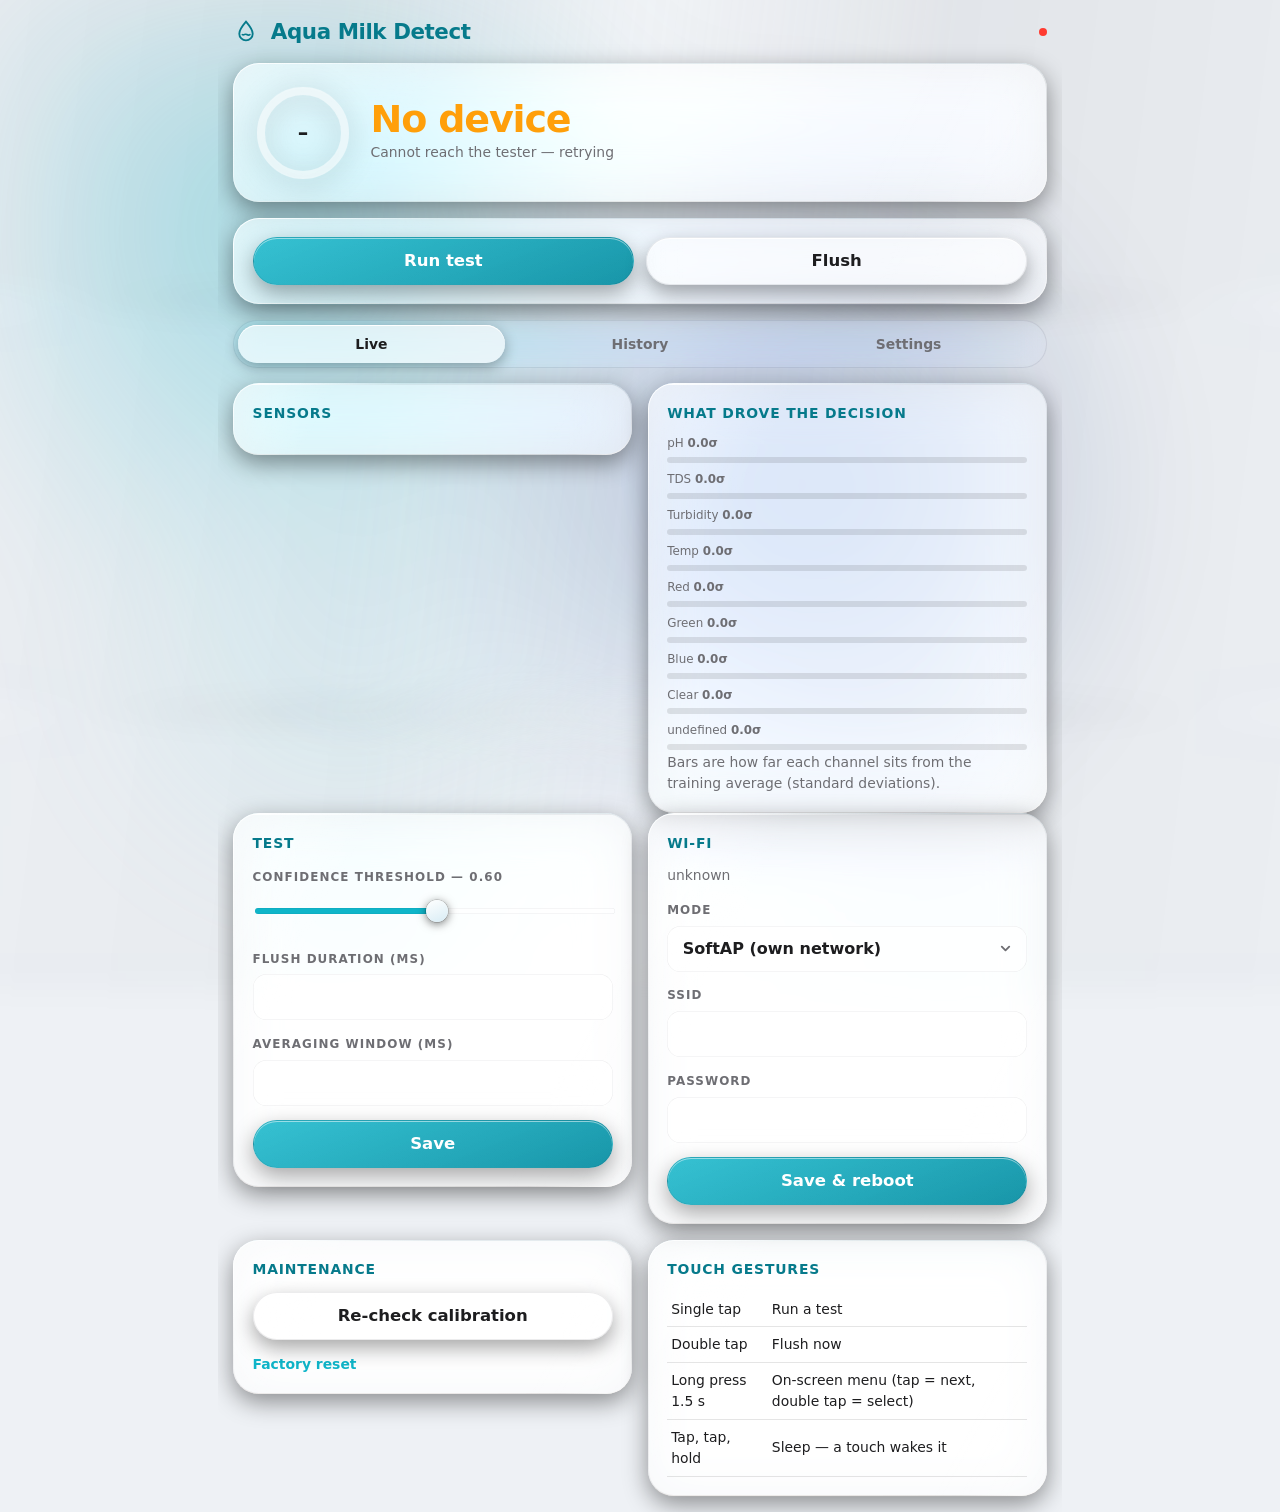
==== commit cb4c79c1: "Deployment: drop load-cell/weight UI, refresh smoke-test model Remove all weight / load-cell / speci" ====
--- a/03_deployment/dashboard.html
+++ b/03_deployment/dashboard.html
@@ -288,7 +288,7 @@
 
 <section id="hist" hidden>
 <div class="card"><h2>This session</h2><table><thead><tr><th>Ago</th><th>Verdict</th><th>Conf</th></tr></thead><tbody id="sess"></tbody></table></div>
-<div class="card"><h2>Device log (last 200)</h2><table><thead><tr><th>Uptime</th><th>Verdict</th><th>Conf</th><th>SG</th></tr></thead><tbody id="log"></tbody></table>
+<div class="card"><h2>Device log (last 200)</h2><table><thead><tr><th>Uptime</th><th>Verdict</th><th>Conf</th></tr></thead><tbody id="log"></tbody></table>
 <div class="row" style="margin-top:12px"><button class="sec" id="csv">Export CSV</button><button class="sec" id="reload">Reload log</button></div></div>
 </section>
 
@@ -307,7 +307,7 @@
 <div class="row" style="margin-top:14px"><button id="wsave">Save &amp; reboot</button></div></div>
 
 <div class="card"><h2>Maintenance</h2><div class="row">
-<button class="sec" id="tare">Tare</button><button class="sec" id="stest">Re-check calibration</button></div>
+<button class="sec" id="stest">Re-check calibration</button></div>
 <details style="margin-top:14px"><summary>Factory reset</summary>
 <div class="vsub" style="margin:8px 0">Clears calibration, settings and Wi-Fi. The trained model stays (it is compiled in).</div>
 <button class="sec" id="fr" style="color:var(--red);border-color:var(--red)">Erase settings</button></details></div>
@@ -319,7 +319,7 @@
 </section>
 
 <script>
-const $=i=>document.getElementById(i),F=["pH","TDS","Turbidity","Density","Temp","Red","Green","Blue","Clear"];
+const $=i=>document.getElementById(i),F=["pH","TDS","Turbidity","Temp","Red","Green","Blue","Clear"];
 let sess=[],last=null,ws,logRows=[];
 const col=v=>v.uncertain?"var(--amber)":(v.adulterated?"var(--red)":"var(--green)");
 const ago=ms=>{const s=Math.round(ms/1000);return s<60?s+"s":s<3600?Math.round(s/60)+"m":Math.round(s/3600)+"h"};
@@ -352,8 +352,8 @@
 
 function renderSens(r){const c=r.calc||{};
   const cells=[["pH",c.ph==null?(r.ph||0).toFixed(0)+" mV":c.ph.toFixed(2)],["TDS",(c.ppm||0).toFixed(0)+" ppm"],
-  ["Turbidity",(c.ntu||0).toFixed(0)+" NTU"],["Specific gravity",(c.sg||0).toFixed(3)],
-  ["Temperature",(r.temp||0).toFixed(1)+" °C"],["Weight",(r.dens||0).toFixed(1)+" g"],
+  ["Turbidity",(c.ntu||0).toFixed(0)+" NTU"],
+  ["Temperature",(r.temp||0).toFixed(1)+" °C"],
   ["Colour",`${r.r}/${r.g}/${r.b}`],["Clear",r.c]];
   $("sens").innerHTML=cells.map(([k,v])=>`<div><div class="k">${k}</div><div class="v">${v}</div></div>`).join("");}
 
@@ -398,7 +398,6 @@
 const post=(p,q="")=>fetch(p+(q?"?"+q:""),{method:"POST"});
 $("run").onclick=()=>post("/api/test");
 $("flush").onclick=()=>post("/api/flush");
-$("tare").onclick=()=>post("/api/tare").then(()=>alert("Chamber zeroed"));
 $("stest").onclick=()=>fetch("/api/selftest",{method:"POST"}).then(r=>r.json())
   .then(j=>alert(j.ok?"All sensors responding":"Check wiring: "+j.why));
 $("fr").onclick=()=>confirm("Erase calibration, settings and Wi-Fi?")&&post("/api/factory_reset");
@@ -409,18 +408,18 @@
 const thrFill=()=>{const t=$("thr"),p=(t.value-t.min)/(t.max-t.min)*100;t.style.setProperty("--fill",p+"%");$("thrv").textContent=(+t.value).toFixed(2)};
 $("thr").oninput=thrFill;
 $("reload").onclick=loadLog;
-$("csv").onclick=()=>{const rows=[["uptime_ms","verdict","confidence","ph_mv","tds_mv","turbidity_mv","sg","temp_c"]]
-  .concat(logRows.map(r=>[r.ms,r.cls,r.conf,r.ph,r.tds,r.turb,r.sg,r.temp]));
+$("csv").onclick=()=>{const rows=[["uptime_ms","verdict","confidence","ph_mv","tds_mv","turbidity_mv","temp_c"]]
+  .concat(logRows.map(r=>[r.ms,r.cls,r.conf,r.ph,r.tds,r.turb,r.temp]));
   const b=new Blob([rows.map(r=>r.join(",")).join("\n")],{type:"text/csv"});
   const a=document.createElement("a");a.href=URL.createObjectURL(b);a.download="aquamilk-log.csv";a.click();};
 
-// /api/log is the raw log file: ms,class,conf,ph,tds,turb,sg,temp per line.
+// /api/log is the raw log file: ms,class,conf,ph,tds,turb,temp per line.
 function loadLog(){fetch("/api/log").then(r=>r.text()).then(t=>{
   logRows=t.trim().split("\n").filter(Boolean).map(l=>{const c=l.split(",");
-    return {ms:+c[0],cls:c[1],conf:+c[2],ph:c[3],tds:c[4],turb:c[5],sg:c[6],temp:c[7]};});
+    return {ms:+c[0],cls:c[1],conf:+c[2],ph:c[3],tds:c[4],turb:c[5],temp:c[6]};});
   $("log").innerHTML=logRows.slice().reverse().slice(0,200).map(r=>
-   `<tr><td>${up(r.ms)}</td><td>${r.cls}</td><td>${Math.round(r.conf*100)}%</td><td>${(+r.sg).toFixed(3)}</td></tr>`)
-   .join("")||`<tr><td colspan="4" class="k">Empty</td></tr>`;})
+   `<tr><td>${up(r.ms)}</td><td>${r.cls}</td><td>${Math.round(r.conf*100)}%</td></tr>`)
+   .join("")||`<tr><td colspan="3" class="k">Empty</td></tr>`;})
   .catch(()=>{$("log").innerHTML=`<tr><td colspan="4" class="k">Could not read the log</td></tr>`;});}
 
 // Boot state. The .catch matters: without it one failed request (device rebooting,
